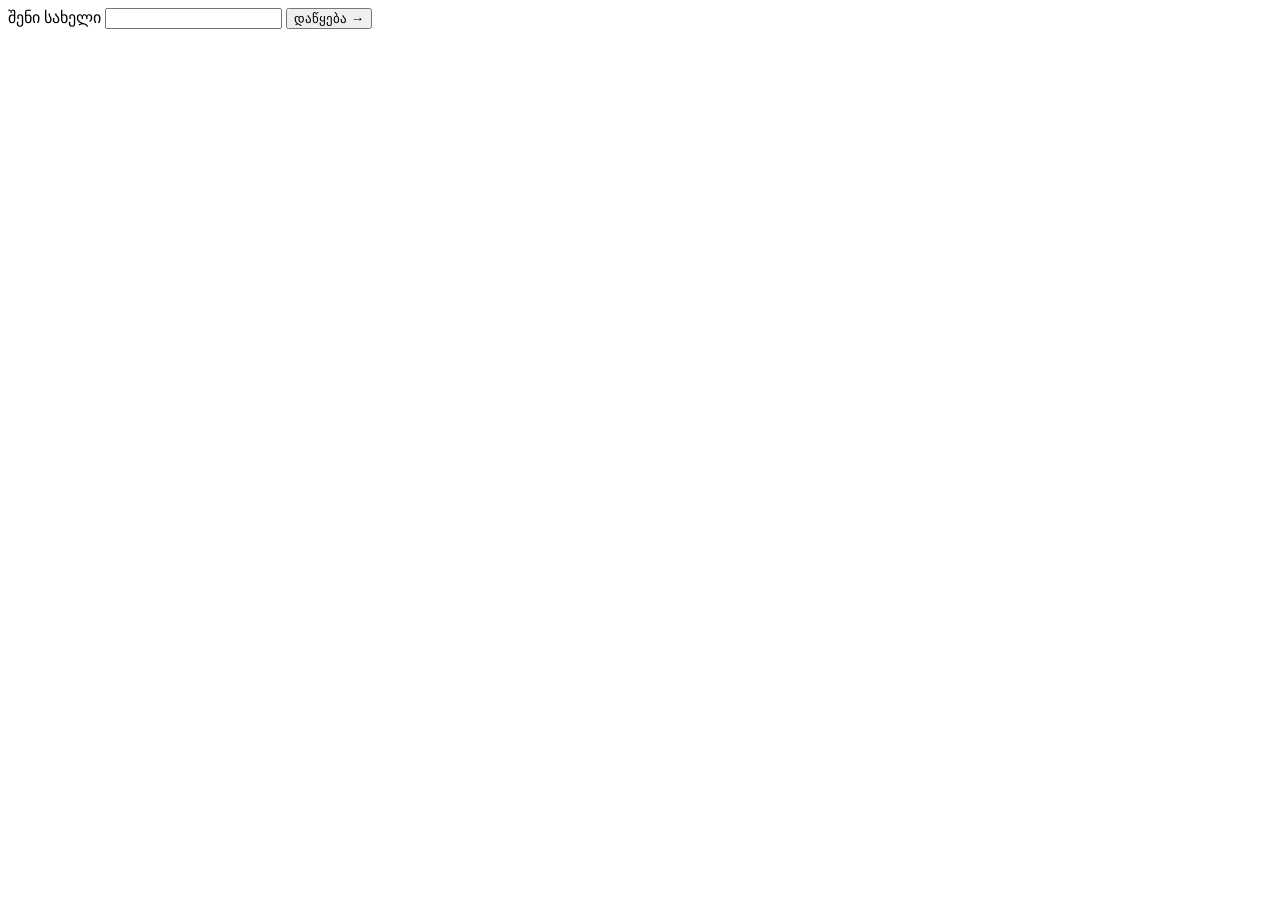
==== index.html @ 164daaa2 "Initial commit" ====
<!DOCTYPE html>
<html lang="ka">
<head>
  <meta charset="UTF-8">
  <meta name="viewport" content="width=device-width, initial-scale=1.0">
  <title>პროექტის სახელი</title>
  <link rel="stylesheet" href="css/style.css">
</head>
<body>

  <header>
    <nav>
      <span class="nav__logo">პროექტის სახელი</span>
      <div class="nav__links">
        <a href="index.html">ძიება</a>
        <a href="saved.html">შენახული</a>
      </div>
      <div class="nav__actions">
        <span id="nav-user"></span>
        <button id="logout-btn" type="button">გასვლა</button>
      </div>
    </nav>
  </header>

  <main>

    <!-- საძიებო / ფილტრის ფორმა -->
    <section>
      <form id="search-form">
        <!-- დაამატე input ველები აქ (სულ მცირე 3 განსხვავებული ტიპი) -->
        <button type="submit">ძიება</button>
      </form>
    </section>

    <!-- ჩატვირთვის და შეცდომის მდგომარეობები -->
    <p id="loading-msg" hidden>იტვირთება…</p>
    <p id="error-msg" hidden></p>

    <!-- დინამიურად შექმნილი ბარათები აქ განთავსდება -->
    <section>
      <div id="results-grid"></div>
    </section>

  </main>

  <footer>
    <!-- footer-ის შიგთავსი -->
  </footer>

  <script type="module" src="js/main.js"></script>
</body>
</html>
---- css/style.css ----
/* ===== custom properties ===== */
:root {
  /* ფერების პალიტრა და დაშორებების ცვლადები */
}

/* ===== reset ===== */

/* ===== header ===== */

/* ===== nav — Flexbox აქ გამოიყენე ===== */

/* ===== login გვერდი ===== */

/* ===== main ===== */

/* ===== form ===== */

/* ===== results grid — CSS Grid აქ გამოიყენე ===== */

/* ===== card ===== */

/* ===== saved grid — CSS Grid აქ გამოიყენე ===== */

/* ===== ჩატვირთვის და შეცდომის მდგომარეობები ===== */

/* ===== footer ===== */

/* ===== რესპონსიული ===== */
@media (max-width: 600px) {
  /* მობილური */
}

@media (min-width: 1024px) {
  /* დესქტოპი */
}
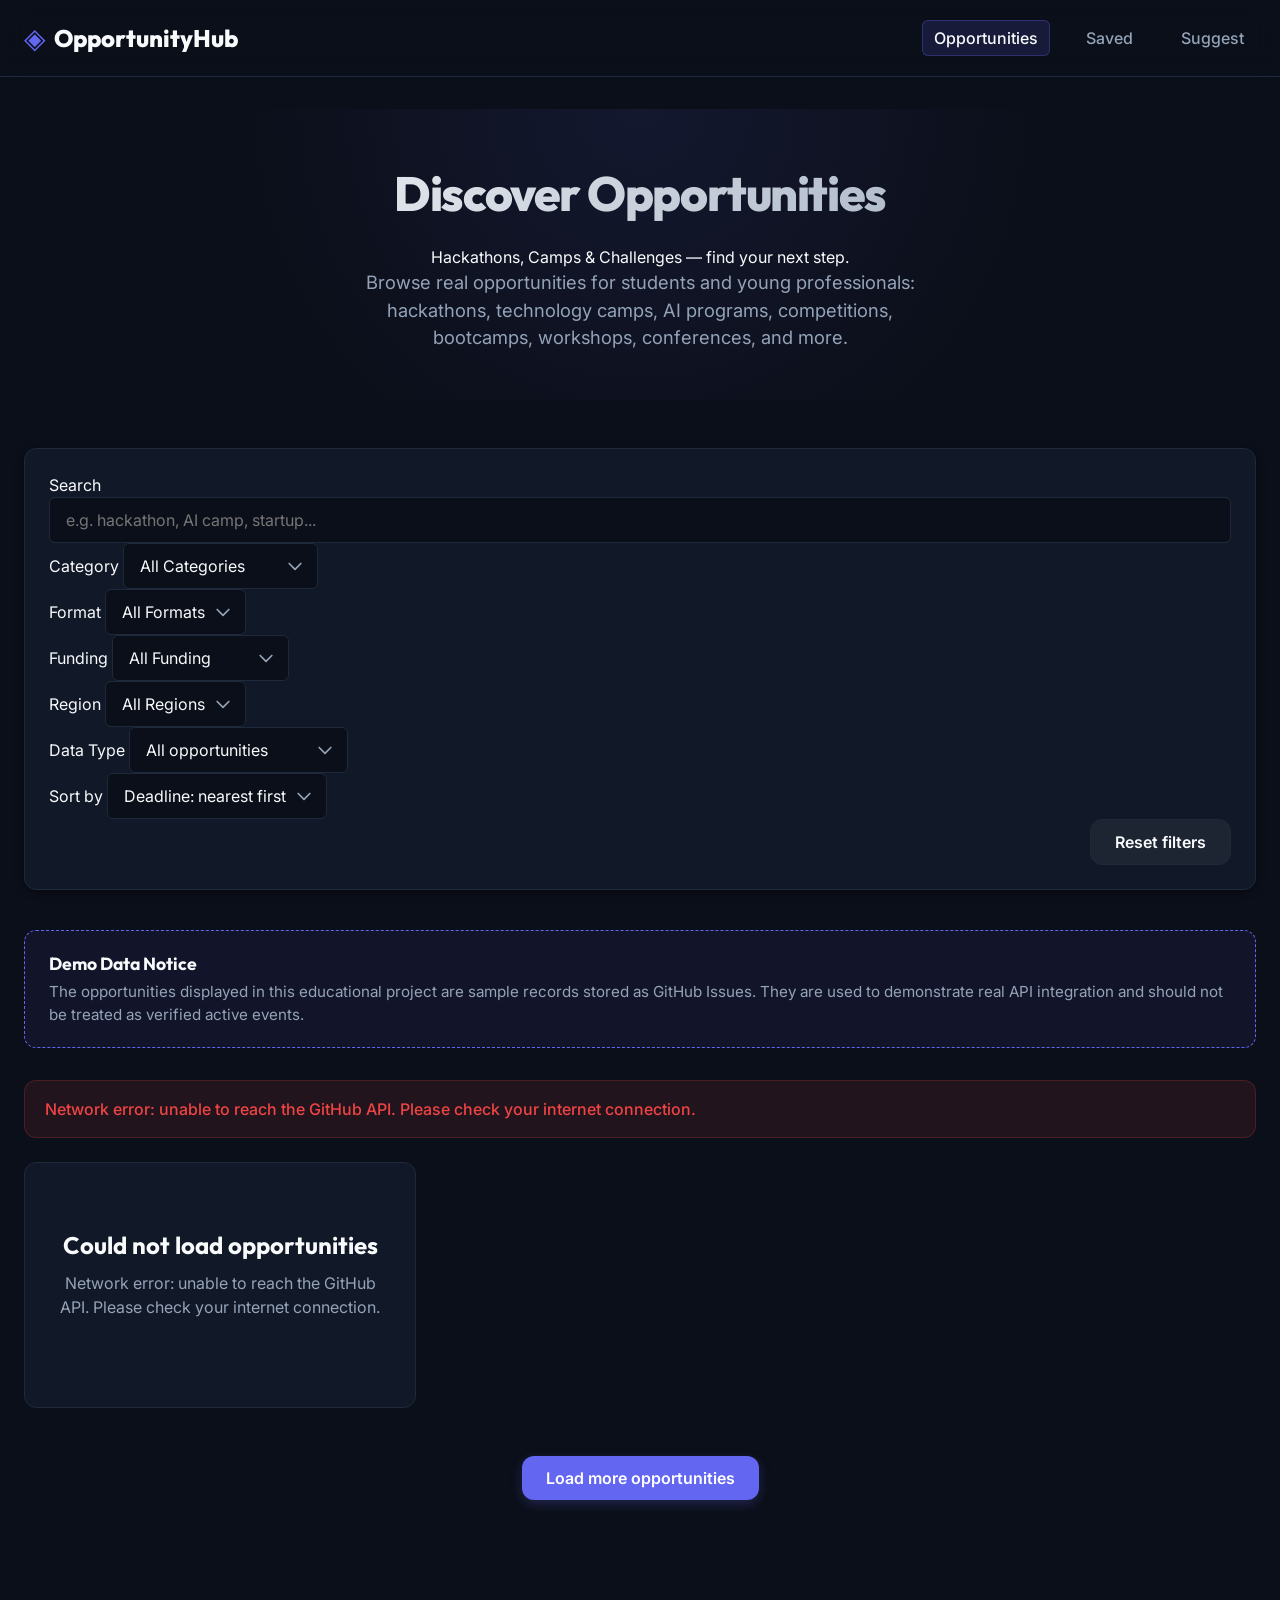
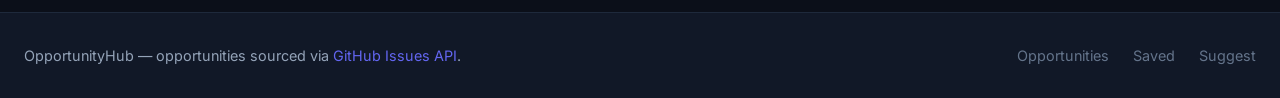
==== commit b5a479f0: "feat: implement verified opportunities data integration and datatype filter" ====
--- a/index.html
+++ b/index.html
@@ -1,50 +1,164 @@
 <!DOCTYPE html>
-<html lang="ka">
+<html lang="en">
 <head>
   <meta charset="UTF-8">
   <meta name="viewport" content="width=device-width, initial-scale=1.0">
-  <title>პროექტის სახელი</title>
+  <meta name="description" content="Discover hackathons, technology camps, competitions, bootcamps, and more opportunities for students and young professionals.">
+  <title>OpportunityHub — Discover Hackathons, Camps &amp; Challenges</title>
   <link rel="stylesheet" href="css/style.css">
 </head>
 <body>
 
-  <header>
-    <nav>
-      <span class="nav__logo">პროექტის სახელი</span>
-      <div class="nav__links">
-        <a href="index.html">ძიება</a>
-        <a href="saved.html">შენახული</a>
-      </div>
-      <div class="nav__actions">
-        <span id="nav-user"></span>
-        <button id="logout-btn" type="button">გასვლა</button>
-      </div>
-    </nav>
+  <header class="site-header">
+    <div class="site-header__inner">
+      <a href="index.html" class="site-header__logo" aria-label="OpportunityHub — go to home page">
+        <span class="site-header__logo-icon" aria-hidden="true">◈</span>
+        OpportunityHub
+      </a>
+      <nav class="site-nav" aria-label="Main navigation">
+        <ul class="site-nav__list">
+          <li><a href="index.html" class="site-nav__link site-nav__link--active" aria-current="page">Opportunities</a></li>
+          <li><a href="saved.html" class="site-nav__link">Saved</a></li>
+          <li><a href="submit.html" class="site-nav__link">Suggest</a></li>
+        </ul>
+      </nav>
+    </div>
   </header>
 
-  <main>
+  <main id="main-content">
 
-    <!-- საძიებო / ფილტრის ფორმა -->
-    <section>
-      <form id="search-form">
-        <!-- დაამატე input ველები აქ (სულ მცირე 3 განსხვავებული ტიპი) -->
-        <button type="submit">ძიება</button>
+    <section class="page-intro" aria-labelledby="page-intro-heading">
+      <div class="page-intro__inner">
+        <h1 id="page-intro-heading" class="page-intro__title">Discover Opportunities</h1>
+        <p class="page-intro__tagline">Hackathons, Camps &amp; Challenges — find your next step.</p>
+        <p class="page-intro__desc">Browse real opportunities for students and young professionals: hackathons, technology camps, AI programs, competitions, bootcamps, workshops, conferences, and more.</p>
+      </div>
+    </section>
+
+    <section class="search-section" aria-labelledby="search-section-heading">
+      <h2 id="search-section-heading" class="visually-hidden">Search and filter opportunities</h2>
+      <form id="search-form" class="opportunity-search" novalidate aria-label="Search and filter opportunities">
+        <div class="opportunity-search__row">
+          <div class="opportunity-search__field">
+            <label for="search-input" class="opportunity-search__label">Search</label>
+            <input
+              id="search-input"
+              type="search"
+              name="search"
+              class="opportunity-search__input"
+              placeholder="e.g. hackathon, AI camp, startup..."
+              minlength="2"
+              maxlength="60"
+              autocomplete="off"
+              aria-label="Search opportunities by keyword"
+            >
+          </div>
+          <div class="opportunity-search__field">
+            <label for="category-select" class="opportunity-search__label">Category</label>
+            <select id="category-select" name="category" class="opportunity-search__select" aria-label="Filter by category">
+              <option value="all">All Categories</option>
+              <option value="hackathon">Hackathon</option>
+              <option value="camp">Technology Camp</option>
+              <option value="ai-camp">AI Camp</option>
+              <option value="competition">Competition</option>
+              <option value="startup-challenge">Startup Challenge</option>
+              <option value="bootcamp">Bootcamp</option>
+              <option value="workshop">Workshop</option>
+              <option value="conference">Conference</option>
+              <option value="youth-program">Youth Program</option>
+            </select>
+          </div>
+          <div class="opportunity-search__field">
+            <label for="format-select" class="opportunity-search__label">Format</label>
+            <select id="format-select" name="format" class="opportunity-search__select" aria-label="Filter by format">
+              <option value="all">All Formats</option>
+              <option value="online">Online</option>
+              <option value="in-person">In-person</option>
+              <option value="hybrid">Hybrid</option>
+            </select>
+          </div>
+          <div class="opportunity-search__field">
+            <label for="funding-select" class="opportunity-search__label">Funding</label>
+            <select id="funding-select" name="funding" class="opportunity-search__select" aria-label="Filter by funding type">
+              <option value="all">All Funding</option>
+              <option value="free">Free</option>
+              <option value="paid">Paid</option>
+              <option value="fully-funded">Fully Funded</option>
+              <option value="partially-funded">Partially Funded</option>
+            </select>
+          </div>
+          <div class="opportunity-search__field">
+            <label for="region-select" class="opportunity-search__label">Region</label>
+            <select id="region-select" name="region" class="opportunity-search__select" aria-label="Filter by region">
+              <option value="all">All Regions</option>
+              <option value="georgia">Georgia</option>
+              <option value="europe">Europe</option>
+              <option value="worldwide">Worldwide</option>
+              <option value="online">Online</option>
+            </select>
+          </div>
+          <div class="opportunity-search__field">
+            <label for="datatype-select" class="opportunity-search__label">Data Type</label>
+            <select id="datatype-select" name="datatype" class="opportunity-search__select" aria-label="Filter by data type">
+              <option value="all">All opportunities</option>
+              <option value="verified">Verified opportunities</option>
+              <option value="demo">Demo opportunities</option>
+            </select>
+          </div>
+          <div class="opportunity-search__field">
+            <label for="sort-select" class="opportunity-search__label">Sort by</label>
+            <select id="sort-select" name="sort" class="opportunity-search__select" aria-label="Sort opportunities">
+              <option value="deadline-asc">Deadline: nearest first</option>
+              <option value="deadline-desc">Deadline: latest first</option>
+              <option value="recent">Recently published</option>
+              <option value="title-asc">Title: A–Z</option>
+            </select>
+          </div>
+        </div>
+        <div class="opportunity-search__actions">
+          <button type="button" id="reset-filters-btn" class="btn btn--secondary">Reset filters</button>
+        </div>
       </form>
     </section>
 
-    <!-- ჩატვირთვის და შეცდომის მდგომარეობები -->
-    <p id="loading-msg" hidden>იტვირთება…</p>
-    <p id="error-msg" hidden></p>
+    <section class="results-section" aria-labelledby="results-heading">
+      <h2 id="results-heading" class="visually-hidden">Opportunity results</h2>
 
-    <!-- დინამიურად შექმნილი ბარათები აქ განთავსდება -->
-    <section>
-      <div id="results-grid"></div>
+      <!-- Demo Data Notice -->
+      <div id="demo-data-notice" class="demo-notice" role="status" aria-live="polite" hidden>
+        <p class="demo-notice__title">Demo Data Notice</p>
+        <p class="demo-notice__text">The opportunities displayed in this educational project are sample records stored as GitHub Issues. They are used to demonstrate real API integration and should not be treated as verified active events.</p>
+      </div>
+
+      <div
+        id="status-message"
+        class="status-message"
+        role="status"
+        aria-live="polite"
+        aria-atomic="true"
+        hidden
+      ></div>
+
+      <div id="opportunity-grid" class="opportunity-grid" aria-label="Opportunities list"></div>
+
+      <div id="load-more-container" class="load-more-container" hidden>
+        <button id="load-more-btn" type="button" class="btn btn--primary">Load more opportunities</button>
+      </div>
     </section>
 
   </main>
 
-  <footer>
-    <!-- footer-ის შიგთავსი -->
+  <footer class="site-footer">
+    <div class="site-footer__inner">
+      <p class="site-footer__copy">
+        OpportunityHub — opportunities sourced via <a href="https://docs.github.com/en/rest" target="_blank" rel="noopener noreferrer">GitHub Issues API</a>.
+      </p>
+      <nav class="site-footer__nav" aria-label="Footer navigation">
+        <a href="index.html">Opportunities</a>
+        <a href="saved.html">Saved</a>
+        <a href="submit.html">Suggest</a>
+      </nav>
+    </div>
   </footer>
 
   <script type="module" src="js/main.js"></script>
--- a/css/style.css
+++ b/css/style.css
@@ -1,35 +1,1189 @@
-/* ===== custom properties ===== */
+@import url('https://fonts.googleapis.com/css2?family=Inter:wght@400;500;600;700&family=Outfit:wght@500;600;700;800&display=swap');
+
+/* ===== design tokens & variables ===== */
 :root {
-  /* ფერების პალიტრა და დაშორებების ცვლადები */
+  /* Colors */
+  --bg-primary: #0b0f19;
+  --bg-secondary: #111827;
+  --bg-tertiary: #1f2937;
+  
+  --primary: #6366f1;
+  --primary-hover: #4f46e5;
+  --primary-glow: rgba(99, 102, 241, 0.25);
+  
+  --secondary: #06b6d4;
+  --secondary-hover: #0891b2;
+  
+  --success: #10b981;
+  --success-glow: rgba(16, 185, 129, 0.2);
+  
+  --danger: #ef4444;
+  --danger-hover: #dc2626;
+  
+  --text-primary: #f8fafc;
+  --text-secondary: #94a3b8;
+  --text-muted: #64748b;
+  
+  --border-color: #1e293b;
+  --border-hover: #334155;
+  
+  /* Fonts */
+  --font-family-sans: 'Inter', system-ui, -apple-system, sans-serif;
+  --font-family-display: 'Outfit', system-ui, -apple-system, sans-serif;
+  
+  /* Shadows & Radius */
+  --radius-sm: 6px;
+  --radius-md: 12px;
+  --radius-lg: 20px;
+  --shadow-sm: 0 2px 8px rgba(0, 0, 0, 0.4);
+  --shadow-md: 0 8px 30px rgba(0, 0, 0, 0.5);
+  --transition-fast: 0.2s cubic-bezier(0.4, 0, 0.2, 1);
+  --transition-normal: 0.3s cubic-bezier(0.4, 0, 0.2, 1);
 }
 
 /* ===== reset ===== */
-
-/* ===== header ===== */
-
-/* ===== nav — Flexbox აქ გამოიყენე ===== */
-
-/* ===== login გვერდი ===== */
-
-/* ===== main ===== */
-
-/* ===== form ===== */
-
-/* ===== results grid — CSS Grid აქ გამოიყენე ===== */
-
-/* ===== card ===== */
-
-/* ===== saved grid — CSS Grid აქ გამოიყენე ===== */
-
-/* ===== ჩატვირთვის და შეცდომის მდგომარეობები ===== */
-
-/* ===== footer ===== */
-
-/* ===== რესპონსიული ===== */
-@media (max-width: 600px) {
-  /* მობილური */
-}
-
-@media (min-width: 1024px) {
-  /* დესქტოპი */
-}
+*, *::before, *::after {
+  box-sizing: border-box;
+  margin: 0;
+  padding: 0;
+}
+
+body {
+  background-color: var(--bg-primary);
+  color: var(--text-primary);
+  font-family: var(--font-family-sans);
+  line-height: 1.5;
+  -webkit-font-smoothing: antialiased;
+  min-height: 100vh;
+  display: flex;
+  flex-direction: column;
+}
+
+a {
+  color: var(--primary);
+  text-decoration: none;
+  transition: color var(--transition-fast);
+}
+a:hover {
+  color: var(--primary-hover);
+}
+
+button, input, select, textarea {
+  font-family: inherit;
+  font-size: inherit;
+  color: inherit;
+}
+
+/* Visually hidden utility for screen readers */
+.visually-hidden {
+  position: absolute;
+  width: 1px;
+  height: 1px;
+  padding: 0;
+  margin: -1px;
+  overflow: hidden;
+  clip: rect(0, 0, 0, 0);
+  border: 0;
+}
+
+/* ===== layout structure ===== */
+main {
+  flex: 1 0 auto;
+  max-width: 1280px;
+  width: 100%;
+  margin: 0 auto;
+  padding: 2rem 1.5rem;
+}
+
+/* ===== site-header ===== */
+.site-header {
+  background-color: rgba(11, 15, 25, 0.8);
+  backdrop-filter: blur(12px);
+  -webkit-backdrop-filter: blur(12px);
+  border-bottom: 1px solid var(--border-color);
+  position: sticky;
+  top: 0;
+  z-index: 100;
+}
+
+.site-header__inner {
+  max-width: 1280px;
+  margin: 0 auto;
+  padding: 1.25rem 1.5rem;
+  display: flex;
+  justify-content: space-between;
+  align-items: center;
+}
+
+.site-header__logo {
+  font-family: var(--font-family-display);
+  font-size: 1.5rem;
+  font-weight: 800;
+  color: var(--text-primary);
+  display: flex;
+  align-items: center;
+  gap: 0.5rem;
+}
+
+.site-header__logo-icon {
+  color: var(--primary);
+  font-size: 1.75rem;
+  line-height: 1;
+}
+
+/* ===== site-nav ===== */
+.site-nav__list {
+  display: flex;
+  list-style: none;
+  gap: 1.5rem;
+}
+
+.site-nav__link {
+  font-weight: 500;
+  color: var(--text-secondary);
+  padding: 0.5rem 0.75rem;
+  border-radius: var(--radius-sm);
+  transition: all var(--transition-fast);
+}
+
+.site-nav__link:hover {
+  color: var(--text-primary);
+  background-color: rgba(255, 255, 255, 0.05);
+}
+
+.site-nav__link--active, 
+.site-nav__link[aria-current="page"] {
+  color: var(--text-primary);
+  background-color: rgba(99, 102, 241, 0.15);
+  box-shadow: inset 0 0 0 1px rgba(99, 102, 241, 0.3);
+}
+
+/* ===== page-intro ===== */
+.page-intro {
+  text-align: center;
+  margin-bottom: 3rem;
+  background: radial-gradient(circle at top, rgba(99, 102, 241, 0.1) 0%, transparent 60%);
+  padding: 3rem 1.5rem;
+  border-radius: var(--radius-lg);
+}
+
+.page-intro--compact {
+  margin-bottom: 2rem;
+  padding: 2rem 1.5rem;
+}
+
+.page-intro__title {
+  font-family: var(--font-family-display);
+  font-size: 3rem;
+  font-weight: 800;
+  letter-spacing: -0.03em;
+  margin-bottom: 1rem;
+  background: linear-gradient(135deg, #fff 0%, var(--text-secondary) 100%);
+  -webkit-background-clip: text;
+  -webkit-text-fill-color: transparent;
+}
+
+.page-intro__desc {
+  font-size: 1.15rem;
+  color: var(--text-secondary);
+  max-width: 600px;
+  margin: 0 auto;
+}
+
+/* ===== buttons ===== */
+.btn {
+  display: inline-flex;
+  align-items: center;
+  justify-content: center;
+  font-weight: 600;
+  padding: 0.75rem 1.5rem;
+  border-radius: var(--radius-md);
+  border: none;
+  cursor: pointer;
+  transition: all var(--transition-fast);
+  white-space: nowrap;
+}
+
+.btn--sm {
+  padding: 0.5rem 1rem;
+  font-size: 0.875rem;
+  border-radius: var(--radius-sm);
+}
+
+.btn--primary {
+  background-color: var(--primary);
+  color: #fff;
+  box-shadow: 0 4px 12px var(--primary-glow);
+}
+.btn--primary:hover {
+  background-color: var(--primary-hover);
+  transform: translateY(-1px);
+}
+
+.btn--secondary {
+  background-color: rgba(255, 255, 255, 0.05);
+  color: var(--text-primary);
+  border: 1px solid var(--border-color);
+}
+.btn--secondary:hover {
+  background-color: rgba(255, 255, 255, 0.1);
+  border-color: var(--border-hover);
+}
+
+.btn--saved {
+  background-color: rgba(16, 185, 129, 0.15);
+  color: var(--success);
+  border: 1px solid rgba(16, 185, 129, 0.3);
+}
+.btn--saved:hover {
+  background-color: rgba(239, 68, 68, 0.15);
+  color: var(--danger);
+  border-color: rgba(239, 68, 68, 0.3);
+}
+
+.btn--danger {
+  background-color: rgba(239, 68, 68, 0.1);
+  color: var(--danger);
+  border: 1px solid rgba(239, 68, 68, 0.2);
+}
+.btn--danger:hover {
+  background-color: var(--danger);
+  color: #fff;
+}
+
+.btn:disabled {
+  opacity: 0.6;
+  cursor: not-allowed;
+  transform: none !important;
+}
+
+/* ===== opportunity search and filter bar ===== */
+.opportunity-search {
+  background-color: var(--bg-secondary);
+  border: 1px solid var(--border-color);
+  padding: 1.5rem;
+  border-radius: var(--radius-md);
+  margin-bottom: 2.5rem;
+  box-shadow: var(--shadow-sm);
+}
+
+.opportunity-search__form {
+  display: flex;
+  flex-direction: column;
+  gap: 1rem;
+}
+
+.opportunity-search__inputs {
+  display: grid;
+  grid-template-columns: 2fr repeat(4, 1fr);
+  gap: 1rem;
+}
+
+.opportunity-search__input {
+  background-color: var(--bg-primary);
+  border: 1px solid var(--border-color);
+  border-radius: var(--radius-sm);
+  padding: 0.75rem 1rem;
+  transition: all var(--transition-fast);
+  width: 100%;
+}
+
+.opportunity-search__input:focus {
+  outline: none;
+  border-color: var(--primary);
+  box-shadow: 0 0 0 3px var(--primary-glow);
+}
+
+.opportunity-search__select {
+  background-color: var(--bg-primary);
+  border: 1px solid var(--border-color);
+  border-radius: var(--radius-sm);
+  padding: 0.75rem 1rem;
+  transition: all var(--transition-fast);
+  cursor: pointer;
+  appearance: none;
+  background-image: url("data:image/svg+xml,%3Csvg xmlns='http://www.w3.org/2000/svg' fill='none' viewBox='0 0 24 24' stroke='%2394a3b8'%3E%3Cpath stroke-linecap='round' stroke-linejoin='round' stroke-width='2' d='M19 9l-7 7-7-7'%3E%3C/path%3E%3C/svg%3E");
+  background-repeat: no-repeat;
+  background-position: right 0.75rem center;
+  background-size: 1.25rem;
+  padding-right: 2.5rem;
+}
+
+.opportunity-search__select:focus {
+  outline: none;
+  border-color: var(--primary);
+  box-shadow: 0 0 0 3px var(--primary-glow);
+}
+
+.opportunity-search__actions {
+  display: flex;
+  justify-content: flex-end;
+}
+
+/* ===== results grid ===== */
+.results-header {
+  margin-bottom: 1.5rem;
+  display: flex;
+  justify-content: space-between;
+  align-items: center;
+}
+
+.results-header__title {
+  font-family: var(--font-family-display);
+  font-size: 1.5rem;
+  font-weight: 700;
+}
+
+.opportunity-grid {
+  display: grid;
+  grid-template-columns: repeat(auto-fill, minmax(350px, 1fr));
+  gap: 1.75rem;
+}
+
+/* ===== opportunity card ===== */
+.opportunity-card {
+  background-color: var(--bg-secondary);
+  border: 1px solid var(--border-color);
+  border-radius: var(--radius-md);
+  padding: 1.5rem;
+  display: flex;
+  flex-direction: column;
+  transition: all var(--transition-normal);
+  position: relative;
+  overflow: hidden;
+  box-shadow: var(--shadow-sm);
+}
+
+.opportunity-card:hover {
+  transform: translateY(-4px);
+  border-color: var(--border-hover);
+  box-shadow: var(--shadow-md);
+}
+
+.opportunity-card__category {
+  align-self: flex-start;
+  font-size: 0.75rem;
+  font-weight: 700;
+  text-transform: uppercase;
+  letter-spacing: 0.05em;
+  padding: 0.25rem 0.5rem;
+  border-radius: 4px;
+  margin-bottom: 1rem;
+}
+
+/* Category badge themes */
+.opportunity-card__category--hackathon {
+  background-color: rgba(99, 102, 241, 0.15);
+  color: #818cf8;
+}
+.opportunity-card__category--camp, .opportunity-card__category--ai-camp {
+  background-color: rgba(16, 185, 129, 0.15);
+  color: #34d399;
+}
+.opportunity-card__category--competition {
+  background-color: rgba(245, 158, 11, 0.15);
+  color: #fbbf24;
+}
+.opportunity-card__category--bootcamp {
+  background-color: rgba(6, 182, 212, 0.15);
+  color: #22d3ee;
+}
+.opportunity-card__category--workshop, .opportunity-card__category--conference {
+  background-color: rgba(236, 72, 153, 0.15);
+  color: #f472b6;
+}
+.opportunity-card__category--other {
+  background-color: rgba(100, 116, 139, 0.15);
+  color: #94a3b8;
+}
+
+.opportunity-card__title {
+  font-family: var(--font-family-display);
+  font-size: 1.25rem;
+  font-weight: 700;
+  line-height: 1.4;
+  margin-bottom: 0.5rem;
+}
+
+.opportunity-card__title-link {
+  color: var(--text-primary);
+}
+.opportunity-card__title-link:hover {
+  color: var(--primary);
+}
+
+.opportunity-card__organizer {
+  font-size: 0.875rem;
+  color: var(--text-secondary);
+  margin-bottom: 1rem;
+}
+
+.opportunity-card__summary {
+  color: var(--text-secondary);
+  font-size: 0.95rem;
+  margin-bottom: 1.5rem;
+  flex-grow: 1;
+}
+
+.opportunity-card__meta {
+  list-style: none;
+  border-top: 1px solid var(--border-color);
+  padding-top: 1rem;
+  margin-bottom: 1rem;
+  display: flex;
+  flex-wrap: wrap;
+  gap: 0.5rem 1rem;
+  font-size: 0.825rem;
+}
+
+.opportunity-card__meta-item {
+  display: flex;
+  gap: 0.25rem;
+}
+
+.opportunity-card__meta-label {
+  color: var(--text-muted);
+}
+
+.opportunity-card__meta-value {
+  color: var(--text-secondary);
+  font-weight: 500;
+}
+
+.opportunity-card__deadline-row {
+  margin-bottom: 1.25rem;
+  display: flex;
+  align-items: center;
+  justify-content: space-between;
+  font-size: 0.85rem;
+}
+
+.opportunity-card__deadline-label {
+  color: var(--text-muted);
+}
+
+.opportunity-card__deadline-date {
+  font-weight: 600;
+  color: var(--text-primary);
+  margin-left: 0.25rem;
+  margin-right: auto;
+}
+
+/* Deadline badge */
+.deadline-badge {
+  font-size: 0.725rem;
+  font-weight: 700;
+  padding: 0.2rem 0.5rem;
+  border-radius: 9999px;
+  text-transform: uppercase;
+}
+
+.deadline-badge--open {
+  background-color: rgba(16, 185, 129, 0.1);
+  color: var(--success);
+}
+
+.deadline-badge--closing-soon {
+  background-color: rgba(245, 158, 11, 0.1);
+  color: #f59e0b;
+}
+
+.deadline-badge--passed {
+  background-color: rgba(239, 68, 68, 0.1);
+  color: var(--danger);
+}
+
+.deadline-badge--not-specified {
+  background-color: rgba(255, 255, 255, 0.05);
+  color: var(--text-muted);
+}
+
+.opportunity-card__actions {
+  display: flex;
+  gap: 0.75rem;
+  margin-top: auto;
+}
+
+.opportunity-card__actions .btn {
+  flex: 1;
+}
+
+/* ===== load more ===== */
+.load-more-container {
+  display: flex;
+  justify-content: center;
+  margin-top: 3rem;
+}
+
+/* ===== loading, empty and status-message ===== */
+.status-message {
+  padding: 1rem 1.25rem;
+  border-radius: var(--radius-md);
+  margin-bottom: 1.5rem;
+  font-weight: 500;
+}
+
+.status-message--info {
+  background-color: rgba(99, 102, 241, 0.1);
+  color: #818cf8;
+  border: 1px solid rgba(99, 102, 241, 0.2);
+}
+
+.status-message--success {
+  background-color: rgba(16, 185, 129, 0.1);
+  color: var(--success);
+  border: 1px solid rgba(16, 185, 129, 0.2);
+}
+
+.status-message--error {
+  background-color: rgba(239, 68, 68, 0.1);
+  color: var(--danger);
+  border: 1px solid rgba(239, 68, 68, 0.2);
+}
+
+.loading-state {
+  display: flex;
+  flex-direction: column;
+  align-items: center;
+  justify-content: center;
+  padding: 4rem 2rem;
+  width: 100%;
+}
+
+.loading-state__spinner {
+  width: 40px;
+  height: 40px;
+  border: 4px solid rgba(255, 255, 255, 0.1);
+  border-left-color: var(--primary);
+  border-radius: 50%;
+  animation: spin 1s linear infinite;
+  margin-bottom: 1rem;
+}
+
+@keyframes spin {
+  to { transform: rotate(360deg); }
+}
+
+.loading-state__text {
+  color: var(--text-secondary);
+}
+
+.empty-state {
+  text-align: center;
+  padding: 4rem 2rem;
+  background-color: var(--bg-secondary);
+  border: 1px solid var(--border-color);
+  border-radius: var(--radius-md);
+  width: 100%;
+}
+
+.empty-state__heading {
+  font-family: var(--font-family-display);
+  font-size: 1.5rem;
+  font-weight: 700;
+  margin-bottom: 0.5rem;
+}
+
+.empty-state__text {
+  color: var(--text-secondary);
+  margin-bottom: 1.5rem;
+}
+
+/* ===== opportunity-details page ===== */
+.details-back {
+  margin-bottom: 1.5rem;
+}
+
+.details-back__link {
+  display: inline-flex;
+  align-items: center;
+  font-weight: 500;
+}
+
+.opportunity-details {
+  background-color: var(--bg-secondary);
+  border: 1px solid var(--border-color);
+  border-radius: var(--radius-lg);
+  padding: 2.5rem;
+  box-shadow: var(--shadow-md);
+}
+
+.opportunity-details__header {
+  margin-bottom: 2rem;
+}
+
+.opportunity-details__meta-top {
+  display: flex;
+  flex-wrap: wrap;
+  gap: 0.75rem;
+  align-items: center;
+  margin-bottom: 1rem;
+}
+
+.opportunity-details__category {
+  font-weight: 700;
+  text-transform: uppercase;
+  letter-spacing: 0.05em;
+  background-color: rgba(99, 102, 241, 0.15);
+  color: #818cf8;
+  padding: 0.25rem 0.75rem;
+  border-radius: var(--radius-sm);
+  font-size: 0.8rem;
+}
+
+.opportunity-details__badge {
+  font-weight: 600;
+  background-color: rgba(255, 255, 255, 0.05);
+  color: var(--text-secondary);
+  padding: 0.25rem 0.75rem;
+  border-radius: var(--radius-sm);
+  font-size: 0.8rem;
+}
+
+.opportunity-details__badge--funding {
+  background-color: rgba(16, 185, 129, 0.1);
+  color: var(--success);
+}
+
+.opportunity-details__title {
+  font-family: var(--font-family-display);
+  font-size: 2.5rem;
+  font-weight: 800;
+  line-height: 1.2;
+  margin-bottom: 0.5rem;
+}
+
+.opportunity-details__organizer {
+  font-size: 1.15rem;
+  color: var(--text-secondary);
+  margin-bottom: 1.5rem;
+}
+
+.opportunity-details__image-wrap {
+  position: relative;
+  width: 100%;
+  height: 380px;
+  border-radius: var(--radius-md);
+  overflow: hidden;
+  margin-bottom: 2.5rem;
+  border: 1px solid var(--border-color);
+}
+
+.opportunity-details__image {
+  width: 100%;
+  height: 100%;
+  object-fit: cover;
+}
+
+.opportunity-details__body {
+  display: grid;
+  grid-template-columns: 1fr;
+  gap: 2.5rem;
+}
+
+.opportunity-details__stats {
+  display: grid;
+  grid-template-columns: repeat(auto-fit, minmax(200px, 1fr));
+  gap: 1.5rem;
+  background-color: var(--bg-primary);
+  border: 1px solid var(--border-color);
+  padding: 1.5rem;
+  border-radius: var(--radius-md);
+}
+
+.opportunity-details__stat {
+  display: flex;
+  flex-direction: column;
+  gap: 0.25rem;
+}
+
+.opportunity-details__stat-label {
+  font-size: 0.8rem;
+  color: var(--text-muted);
+  text-transform: uppercase;
+  letter-spacing: 0.05em;
+}
+
+.opportunity-details__stat-value {
+  font-weight: 600;
+  color: var(--text-primary);
+}
+
+.opportunity-details__section-title {
+  font-family: var(--font-family-display);
+  font-size: 1.5rem;
+  font-weight: 700;
+  margin-bottom: 1rem;
+  padding-bottom: 0.5rem;
+  border-bottom: 1px solid var(--border-color);
+}
+
+.opportunity-details__text {
+  color: var(--text-secondary);
+  line-height: 1.7;
+  white-space: pre-wrap;
+}
+
+.opportunity-details__actions {
+  display: flex;
+  gap: 1rem;
+  margin-top: 1rem;
+}
+
+/* ===== saved opportunities page ===== */
+.saved-section__toolbar {
+  display: flex;
+  justify-content: space-between;
+  align-items: center;
+  flex-wrap: wrap;
+  gap: 1rem;
+  margin-bottom: 2rem;
+}
+
+.saved-section__count-label {
+  font-family: var(--font-family-display);
+  font-size: 1.5rem;
+  font-weight: 700;
+}
+
+.saved-section__controls {
+  display: flex;
+  gap: 1rem;
+  align-items: center;
+}
+
+.saved-grid {
+  display: grid;
+  grid-template-columns: repeat(auto-fill, minmax(350px, 1fr));
+  gap: 1.75rem;
+  margin-bottom: 2.5rem;
+}
+
+/* Saved card specific status highlights */
+.saved-card {
+  background-color: var(--bg-secondary);
+  border: 1px solid var(--border-color);
+  border-left: 5px solid var(--primary);
+  border-radius: var(--radius-md);
+  padding: 1.5rem;
+  display: flex;
+  flex-direction: column;
+  transition: all var(--transition-normal);
+  position: relative;
+  box-shadow: var(--shadow-sm);
+}
+
+.saved-card:hover {
+  transform: translateY(-3px);
+  box-shadow: var(--shadow-md);
+}
+
+.saved-card.status--interested {
+  border-left-color: var(--text-muted);
+}
+
+.saved-card.status--planning-to-apply {
+  border-left-color: #f59e0b;
+}
+
+.saved-card.status--applied {
+  border-left-color: var(--primary);
+}
+
+.saved-card.status--accepted {
+  border-left-color: var(--success);
+  box-shadow: 0 0 15px rgba(16, 185, 129, 0.1);
+}
+
+.saved-card.status--not-selected {
+  border-left-color: var(--danger);
+  opacity: 0.8;
+}
+
+.saved-card.status--completed {
+  border-left-color: #a855f7;
+}
+
+.saved-card__title {
+  font-family: var(--font-family-display);
+  font-size: 1.25rem;
+  font-weight: 700;
+  margin-top: 0.5rem;
+  margin-bottom: 0.25rem;
+}
+
+.saved-card__title-link {
+  color: var(--text-primary);
+}
+.saved-card__title-link:hover {
+  color: var(--primary);
+}
+
+.saved-card__organizer {
+  font-size: 0.85rem;
+  color: var(--text-secondary);
+  margin-bottom: 1rem;
+}
+
+.saved-card__status-wrap {
+  margin-top: 1rem;
+  border-top: 1px solid var(--border-color);
+  padding-top: 1rem;
+  margin-bottom: 1.25rem;
+  display: flex;
+  flex-direction: column;
+  gap: 0.5rem;
+}
+
+.saved-card__status-label {
+  font-size: 0.8rem;
+  color: var(--text-muted);
+  font-weight: 500;
+}
+
+.saved-card__status-select {
+  background-color: var(--bg-primary);
+  border: 1px solid var(--border-color);
+  border-radius: var(--radius-sm);
+  padding: 0.5rem;
+  font-size: 0.875rem;
+  cursor: pointer;
+}
+
+/* ===== suggestion form page ===== */
+.submit-section {
+  max-width: 720px;
+  margin: 0 auto;
+}
+
+.success-panel {
+  background-color: rgba(16, 185, 129, 0.08);
+  border: 1px solid rgba(16, 185, 129, 0.2);
+  border-radius: var(--radius-lg);
+  padding: 3rem;
+  text-align: center;
+}
+
+.success-panel__title {
+  font-family: var(--font-family-display);
+  font-size: 2rem;
+  color: var(--success);
+  margin-bottom: 1rem;
+}
+
+.success-panel__desc {
+  color: var(--text-secondary);
+  margin-bottom: 2rem;
+}
+
+.suggestion-form {
+  background-color: var(--bg-secondary);
+  border: 1px solid var(--border-color);
+  border-radius: var(--radius-lg);
+  padding: 2.5rem;
+  box-shadow: var(--shadow-md);
+}
+
+.form-error-summary {
+  background-color: rgba(239, 68, 68, 0.08);
+  border: 1px solid rgba(239, 68, 68, 0.2);
+  padding: 1.5rem;
+  border-radius: var(--radius-md);
+  margin-bottom: 2rem;
+}
+
+.form-error-summary__title {
+  color: var(--danger);
+  font-size: 1.1rem;
+  margin-bottom: 0.5rem;
+}
+
+.form-error-summary__list {
+  padding-left: 1.5rem;
+  color: var(--text-secondary);
+  font-size: 0.95rem;
+}
+
+.form-section {
+  border: none;
+  padding: 0;
+  margin: 0 0 2rem 0;
+}
+
+.form-section__title {
+  font-family: var(--font-family-display);
+  font-size: 1.25rem;
+  font-weight: 700;
+  margin-bottom: 1.25rem;
+  color: var(--text-primary);
+  width: 100%;
+  border-bottom: 1px solid var(--border-color);
+  padding-bottom: 0.5rem;
+}
+
+.form-field {
+  margin-bottom: 1.5rem;
+}
+
+.form-field__label {
+  display: block;
+  font-weight: 500;
+  margin-bottom: 0.5rem;
+  font-size: 0.95rem;
+}
+
+.form-field__required {
+  color: var(--danger);
+}
+
+.form-field__input, .form-field__select, .form-field__textarea {
+  width: 100%;
+  background-color: var(--bg-primary);
+  border: 1px solid var(--border-color);
+  border-radius: var(--radius-sm);
+  padding: 0.75rem 1rem;
+  transition: all var(--transition-fast);
+}
+
+.form-field__input:focus, .form-field__select:focus, .form-field__textarea:focus {
+  outline: none;
+  border-color: var(--primary);
+  box-shadow: 0 0 0 3px var(--primary-glow);
+}
+
+.form-field__input--error {
+  border-color: var(--danger) !important;
+  box-shadow: 0 0 0 3px rgba(239, 68, 68, 0.15) !important;
+}
+
+.form-field__error {
+  color: var(--danger);
+  font-size: 0.85rem;
+  margin-top: 0.35rem;
+  font-weight: 500;
+}
+
+/* Radio and Checkbox Groups */
+.form-field__radio-options, .form-field__checkbox-options {
+  display: flex;
+  flex-wrap: wrap;
+  gap: 1.5rem;
+  padding: 0.5rem 0;
+}
+
+.form-field__radio-label, .form-field__checkbox-label {
+  display: inline-flex;
+  align-items: center;
+  gap: 0.5rem;
+  cursor: pointer;
+  user-select: none;
+  font-weight: 500;
+}
+
+.form-field__radio, .form-field__checkbox {
+  width: 1.2rem;
+  height: 1.2rem;
+  cursor: pointer;
+  accent-color: var(--primary);
+}
+
+.suggestion-form__actions {
+  display: flex;
+  gap: 1rem;
+  border-top: 1px solid var(--border-color);
+  padding-top: 1.5rem;
+}
+
+.suggestion-form__actions .btn {
+  flex: 1;
+}
+
+/* ===== site-footer ===== */
+.site-footer {
+  background-color: var(--bg-secondary);
+  border-top: 1px solid var(--border-color);
+  padding: 2rem 1.5rem;
+  margin-top: 5rem;
+  font-size: 0.9rem;
+  color: var(--text-secondary);
+}
+
+.site-footer__inner {
+  max-width: 1280px;
+  margin: 0 auto;
+  display: flex;
+  justify-content: space-between;
+  align-items: center;
+  flex-wrap: wrap;
+  gap: 1rem;
+}
+
+.site-footer__nav {
+  display: flex;
+  gap: 1.5rem;
+}
+
+.site-footer__nav a {
+  color: var(--text-muted);
+}
+.site-footer__nav a:hover {
+  color: var(--text-primary);
+}
+
+/* ===== responsive design ===== */
+@media (max-width: 1023px) {
+  .opportunity-search__inputs {
+    grid-template-columns: 1fr 1fr;
+  }
+}
+
+@media (max-width: 767px) {
+  .site-header__inner {
+    flex-direction: column;
+    gap: 1rem;
+  }
+  .page-intro__title {
+    font-size: 2.25rem;
+  }
+  .opportunity-search__inputs {
+    grid-template-columns: 1fr;
+  }
+  .opportunity-search__actions {
+    justify-content: stretch;
+  }
+  .opportunity-search__actions .btn {
+    width: 100%;
+  }
+  .opportunity-details {
+    padding: 1.5rem;
+  }
+  .opportunity-details__title {
+    font-size: 1.75rem;
+  }
+  .opportunity-details__image-wrap {
+    height: 240px;
+  }
+  .opportunity-details__actions {
+    flex-direction: column;
+  }
+  .saved-section__toolbar {
+    flex-direction: column;
+    align-items: stretch;
+  }
+  .saved-section__controls {
+    flex-direction: column;
+    align-items: stretch;
+  }
+  .suggestion-form {
+    padding: 1.5rem;
+  }
+  .suggestion-form__actions {
+    flex-direction: column;
+  }
+  .site-footer__inner {
+    flex-direction: column;
+    text-align: center;
+  }
+}
+
+/* ===== Demo Data Styles ===== */
+.demo-notice {
+  background-color: rgba(99, 102, 241, 0.08);
+  border: 1px dashed var(--primary);
+  border-radius: var(--radius-md);
+  padding: 1.25rem 1.5rem;
+  margin-bottom: 2rem;
+  display: flex;
+  flex-direction: column;
+  gap: 0.25rem;
+}
+
+.demo-notice__title {
+  color: var(--text-primary);
+  font-family: var(--font-family-display);
+  font-size: 1.1rem;
+  font-weight: 700;
+}
+
+.demo-notice__text {
+  color: var(--text-secondary);
+  font-size: 0.95rem;
+  line-height: 1.5;
+}
+
+.badge--demo {
+  background-color: var(--border-hover);
+  color: var(--text-secondary);
+  border: 1px solid var(--text-muted);
+  border-radius: var(--radius-sm);
+  padding: 0.25rem 0.6rem;
+  font-size: 0.75rem;
+  font-weight: 600;
+  text-transform: uppercase;
+  letter-spacing: 0.05em;
+  display: inline-flex;
+  align-items: center;
+}
+
+.placeholder-link-message {
+  color: var(--text-muted);
+  font-style: italic;
+  font-size: 0.9rem;
+  padding: 0.75rem 1rem;
+  background-color: rgba(255, 255, 255, 0.02);
+  border-radius: var(--radius-sm);
+  border: 1px solid var(--border-color);
+  display: inline-block;
+  width: 100%;
+  text-align: center;
+}
+
+.details-demo-notice {
+  background-color: rgba(99, 102, 241, 0.05);
+  border-left: 4px solid var(--primary);
+  padding: 0.75rem 1.25rem;
+  border-radius: 0 var(--radius-sm) var(--radius-sm) 0;
+  margin-top: 1rem;
+  margin-bottom: 1.5rem;
+  font-size: 0.9rem;
+  line-height: 1.4;
+  color: var(--text-secondary);
+}
+
+.badge--verified {
+  background-color: rgba(16, 185, 129, 0.1);
+  color: var(--success);
+  border: 1px solid var(--success);
+  border-radius: var(--radius-sm);
+  padding: 0.25rem 0.6rem;
+  font-size: 0.75rem;
+  font-weight: 600;
+  text-transform: uppercase;
+  letter-spacing: 0.05em;
+  display: inline-flex;
+  align-items: center;
+}
+
+.details-verified-notice {
+  background-color: rgba(16, 185, 129, 0.05);
+  border-left: 4px solid var(--success);
+  padding: 0.75rem 1.25rem;
+  border-radius: 0 var(--radius-sm) var(--radius-sm) 0;
+  margin-top: 1rem;
+  margin-bottom: 1.5rem;
+  font-size: 0.9rem;
+  line-height: 1.4;
+  color: var(--text-secondary);
+}
+
+.details-verified-notice a {
+  color: var(--success);
+  text-decoration: underline;
+  font-weight: 500;
+  margin-left: 0.25rem;
+}
+
+.details-verified-notice a:hover {
+  color: #34d399;
+}
+
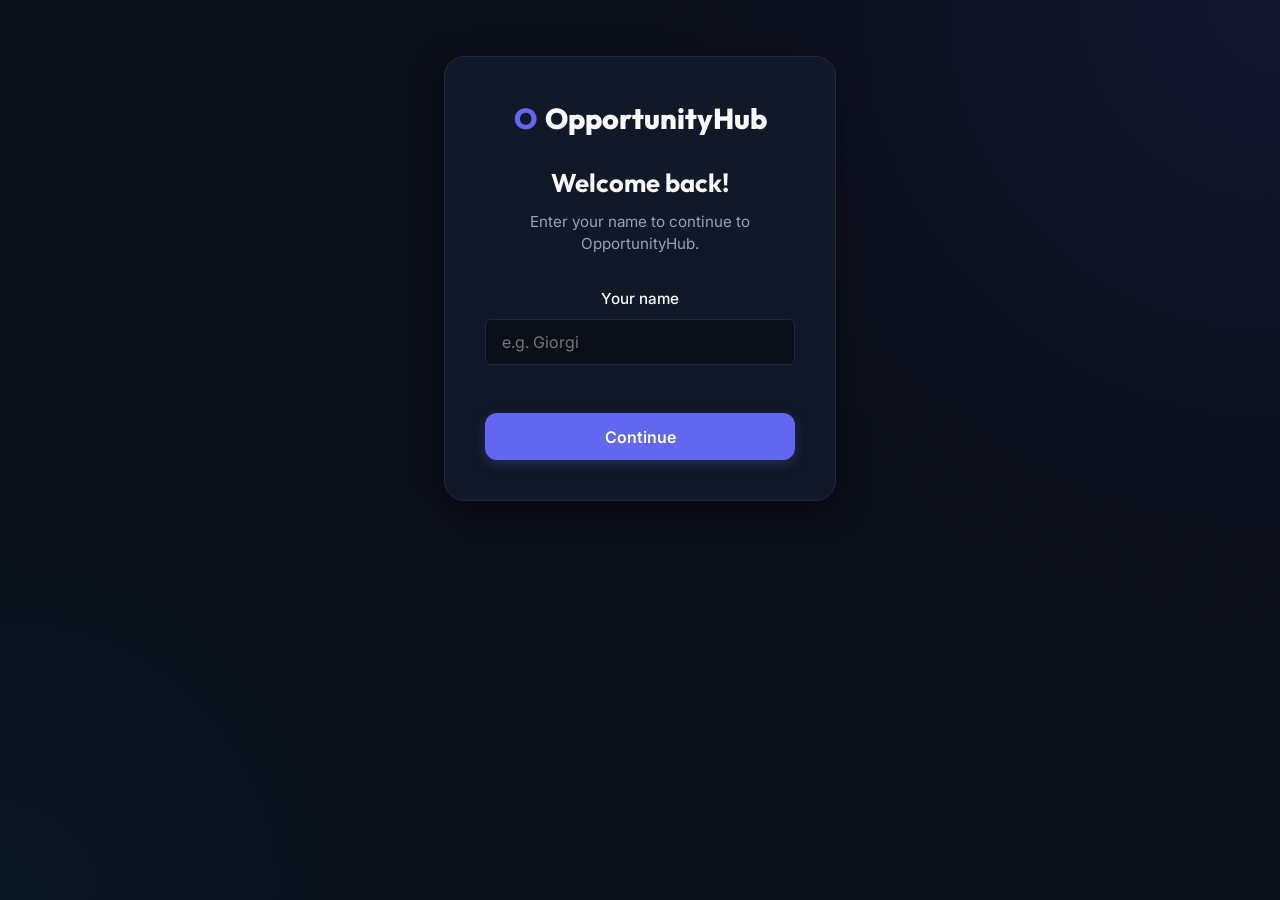
==== commit cb3ab67c: "chore: remove demo data notice from home page" ====
--- a/index.html
+++ b/index.html
@@ -124,11 +124,7 @@
     <section class="results-section" aria-labelledby="results-heading">
       <h2 id="results-heading" class="visually-hidden">Opportunity results</h2>
 
-      <!-- Demo Data Notice -->
-      <div id="demo-data-notice" class="demo-notice" role="status" aria-live="polite" hidden>
-        <p class="demo-notice__title">Demo Data Notice</p>
-        <p class="demo-notice__text">The opportunities displayed in this educational project are sample records stored as GitHub Issues. They are used to demonstrate real API integration and should not be treated as verified active events.</p>
-      </div>
+
 
       <div
         id="status-message"
--- a/css/style.css
+++ b/css/style.css
@@ -500,6 +500,7 @@
 
 .opportunity-card__actions {
   display: flex;
+  flex-wrap: wrap;
   gap: 0.75rem;
   margin-top: auto;
 }
@@ -587,6 +588,10 @@
 .empty-state__text {
   color: var(--text-secondary);
   margin-bottom: 1.5rem;
+}
+
+.empty-state__action {
+  margin-top: 1.5rem;
 }
 
 /* ===== opportunity-details page ===== */
@@ -1084,6 +1089,11 @@
     flex-direction: column;
     text-align: center;
   }
+  .details-verified-notice,
+  .details-demo-notice {
+    padding: 0.75rem 1rem;
+    font-size: 0.85rem;
+  }
 }
 
 /* ===== Demo Data Styles ===== */
@@ -1123,6 +1133,10 @@
   letter-spacing: 0.05em;
   display: inline-flex;
   align-items: center;
+}
+
+.badge--spaced {
+  margin-left: 0.5rem;
 }
 
 .placeholder-link-message {
@@ -1187,3 +1201,152 @@
   color: #34d399;
 }
 
+/* ===== user profile widget ===== */
+.user-profile {
+  display: flex;
+  align-items: center;
+  gap: 1rem;
+  font-size: 0.9rem;
+  padding: 0.35rem 0.85rem;
+  background-color: var(--bg-tertiary);
+  border: 1px solid var(--border-color);
+  border-radius: var(--radius-md);
+  margin-left: 1.5rem;
+}
+
+.user-profile__greeting {
+  color: var(--text-secondary);
+}
+
+.user-profile__name {
+  color: var(--primary);
+  font-weight: 600;
+}
+
+.user-profile__logout-btn {
+  background: none;
+  border: none;
+  color: var(--text-muted);
+  font-weight: 500;
+  cursor: pointer;
+  padding: 0.25rem 0.5rem;
+  border-radius: var(--radius-sm);
+  transition: all var(--transition-fast);
+}
+
+.user-profile__logout-btn:hover {
+  color: var(--danger);
+  background-color: rgba(239, 68, 68, 0.1);
+}
+
+/* ===== login page layout ===== */
+.login-page {
+  display: flex;
+  align-items: center;
+  justify-content: center;
+  min-height: 100vh;
+  background-color: var(--bg-primary);
+  background-image: radial-gradient(circle at top right, rgba(99, 102, 241, 0.1), transparent 40%),
+                    radial-gradient(circle at bottom left, rgba(6, 182, 212, 0.05), transparent 40%);
+  padding: 1.5rem;
+}
+
+.login-container {
+  width: 100%;
+  max-width: 440px;
+}
+
+.login-card {
+  background-color: var(--bg-secondary);
+  border: 1px solid var(--border-color);
+  border-radius: var(--radius-lg);
+  padding: 2.5rem;
+  box-shadow: var(--shadow-md);
+  text-align: center;
+}
+
+.login-card__logo {
+  font-family: var(--font-family-display);
+  font-size: 1.8rem;
+  font-weight: 800;
+  color: var(--text-primary);
+  display: inline-flex;
+  align-items: center;
+  gap: 0.5rem;
+  margin-bottom: 1.5rem;
+}
+
+.login-card__logo-icon {
+  color: var(--primary);
+}
+
+.login-card__title {
+  font-family: var(--font-family-display);
+  font-size: 1.6rem;
+  font-weight: 700;
+  color: var(--text-primary);
+  margin-bottom: 0.5rem;
+}
+
+.login-card__subtitle {
+  font-size: 0.95rem;
+  color: var(--text-secondary);
+  margin-bottom: 2rem;
+}
+
+.login-form__submit {
+  width: 100%;
+  margin-top: 1.5rem;
+  padding: 0.85rem;
+}
+
+@media (max-width: 767px) {
+  .user-profile {
+    margin-left: 0;
+    margin-top: 0.5rem;
+    width: 100%;
+    justify-content: space-between;
+  }
+}
+
+.registration-popup {
+  position: fixed;
+  right: 1.5rem;
+  bottom: 1.5rem;
+  z-index: 1000;
+  max-width: min(360px, calc(100vw - 2rem));
+  padding: 1rem;
+  background-color: var(--bg-secondary);
+  border: 1px solid var(--success);
+  border-left: 5px solid var(--success);
+  border-radius: var(--radius-md);
+  box-shadow: var(--shadow-md);
+}
+
+.registration-popup__message {
+  margin: 0 0 0.75rem;
+  color: var(--text-primary);
+  font-weight: 700;
+}
+
+.registration-popup__close {
+  border: 0;
+  border-radius: var(--radius-sm);
+  padding: 0.45rem 0.75rem;
+  background-color: var(--success);
+  color: #03140f;
+  font: inherit;
+  font-weight: 700;
+  cursor: pointer;
+}
+
+@media (max-width: 767px) {
+  .registration-popup {
+    right: 1rem;
+    bottom: 1rem;
+    left: 1rem;
+    max-width: none;
+  }
+}
+
+
